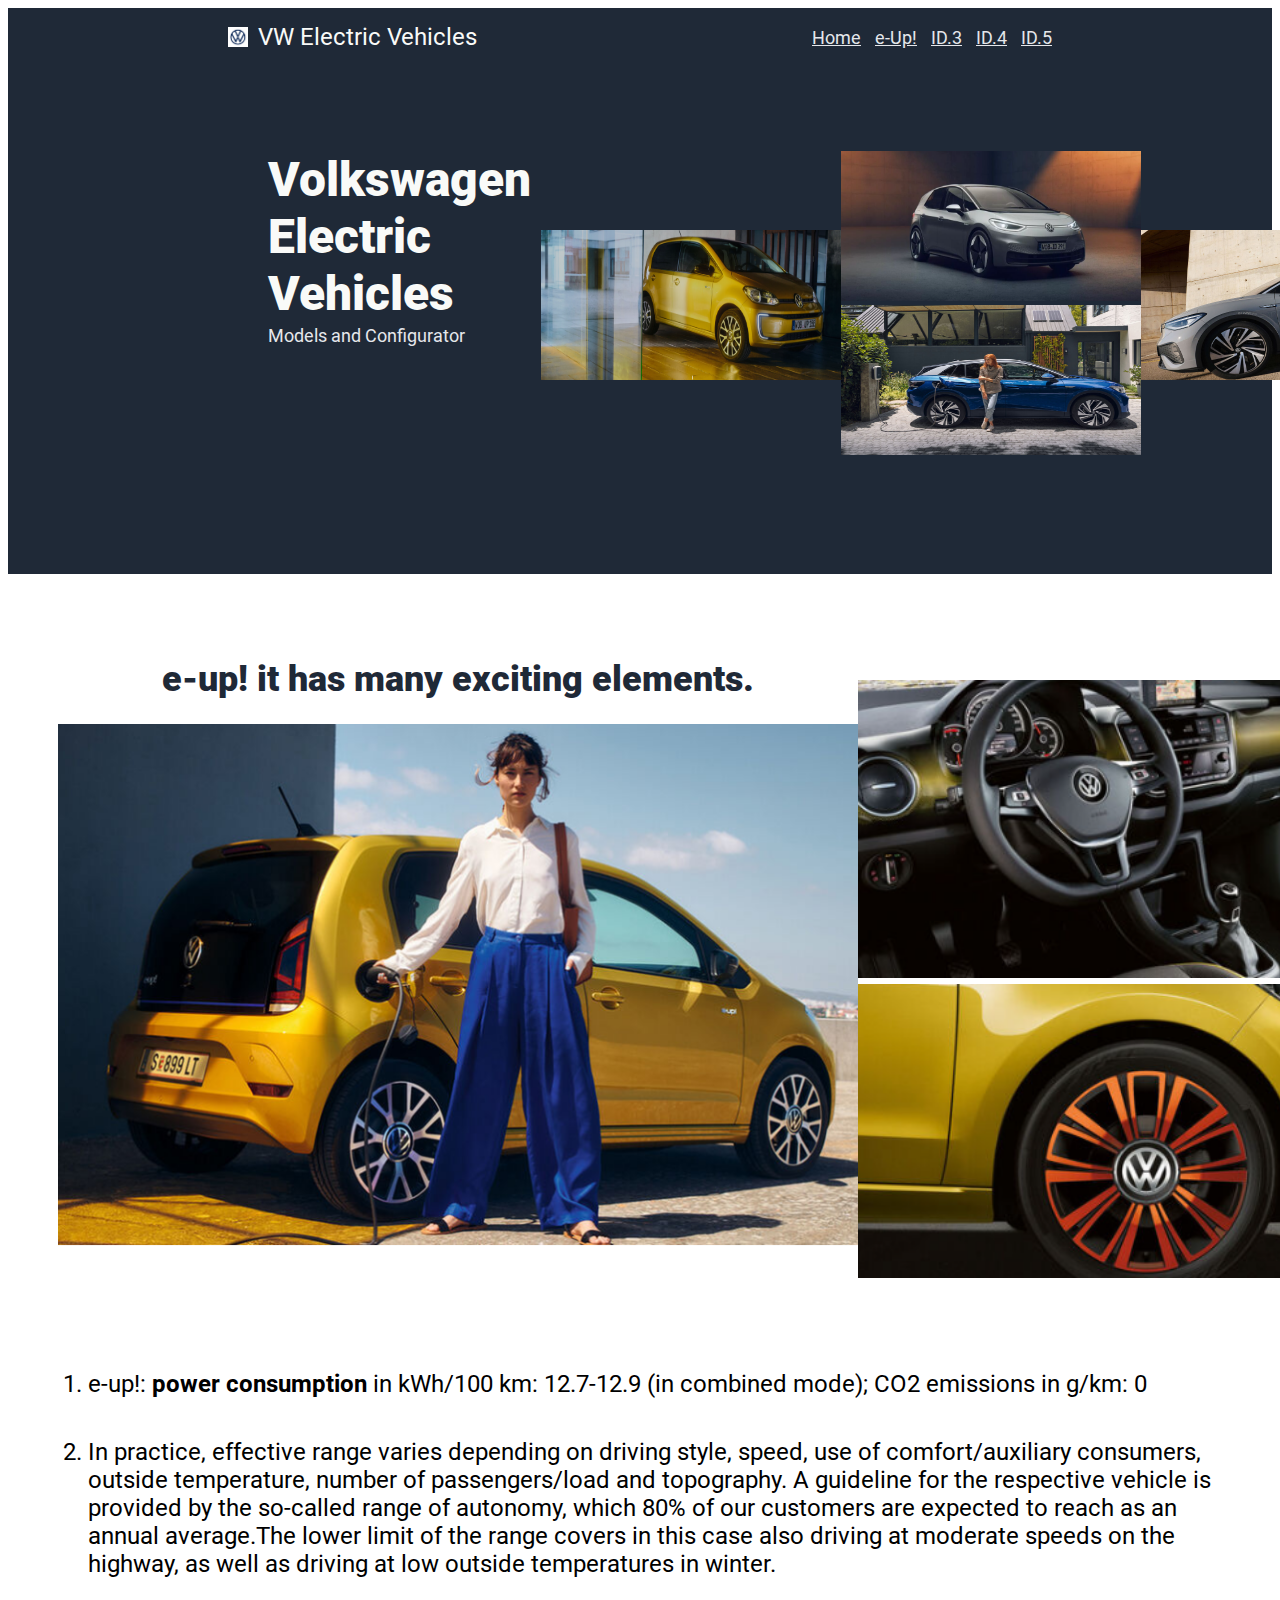
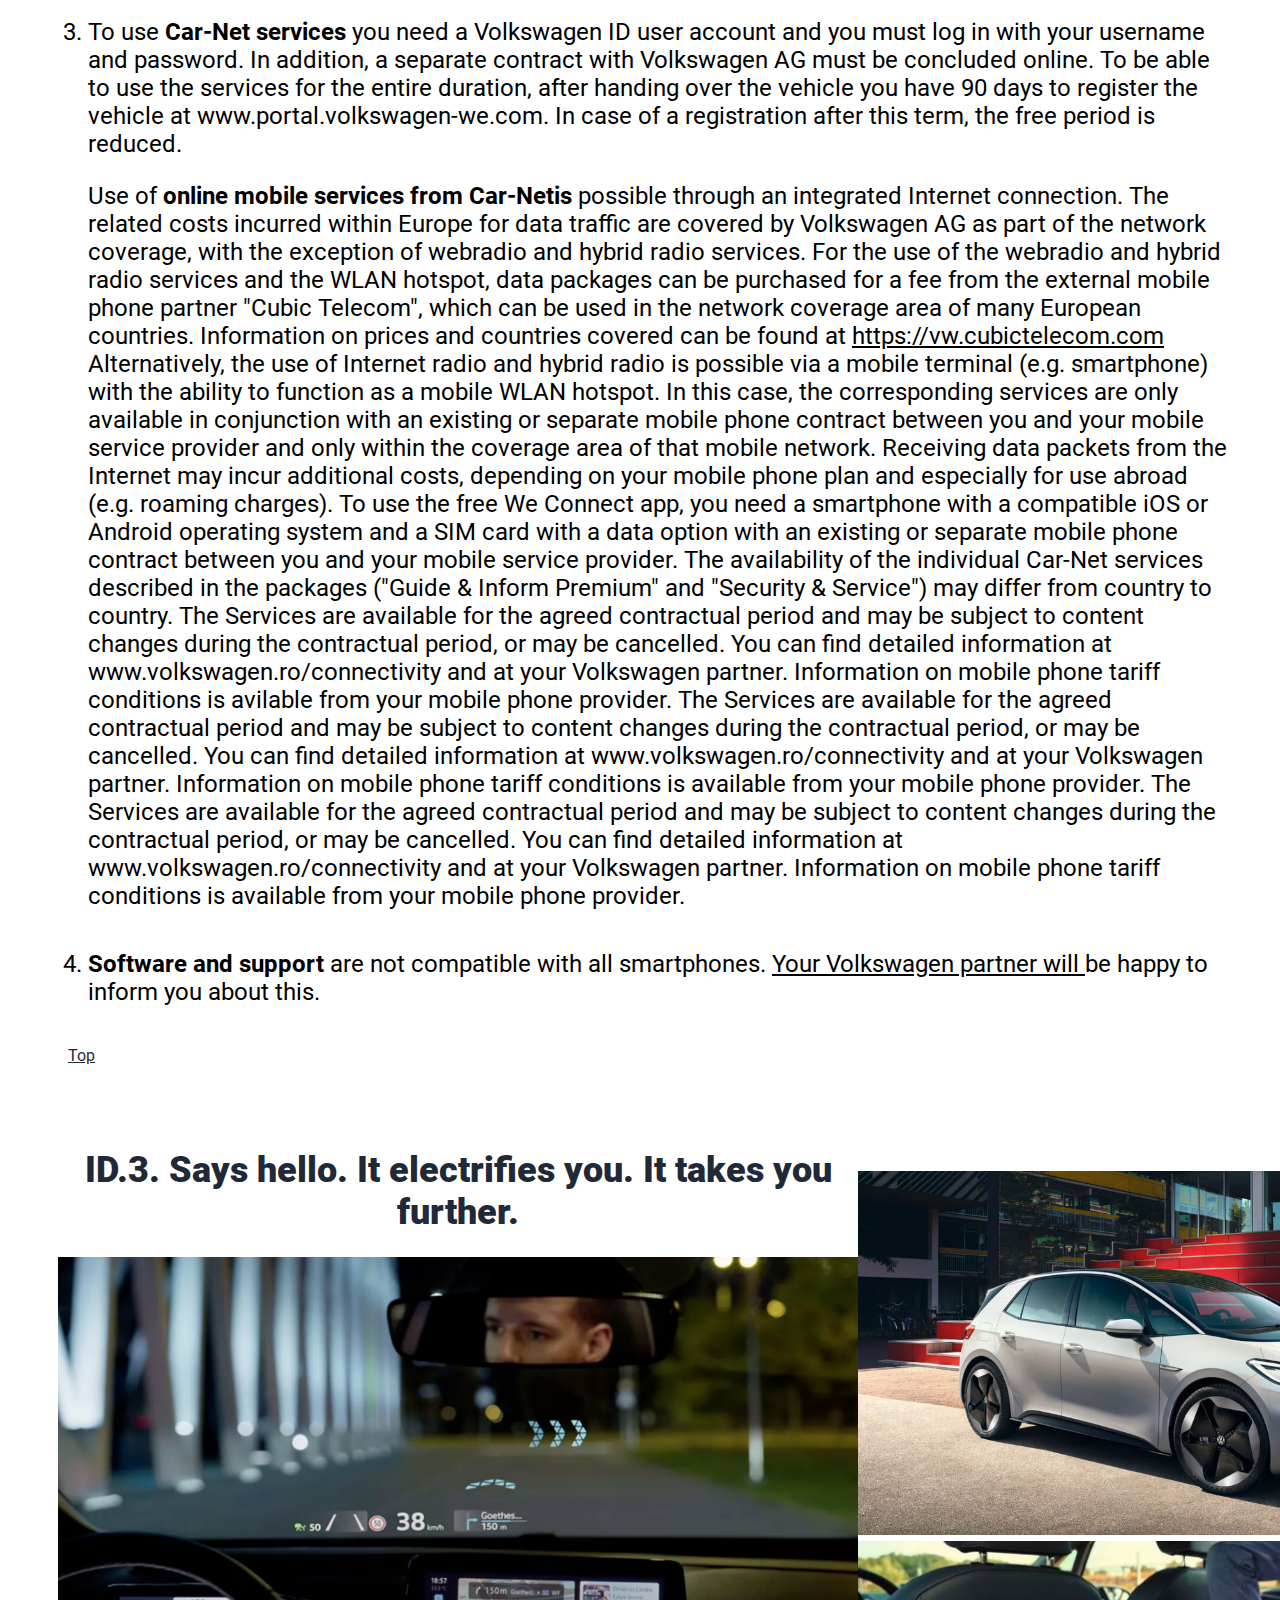
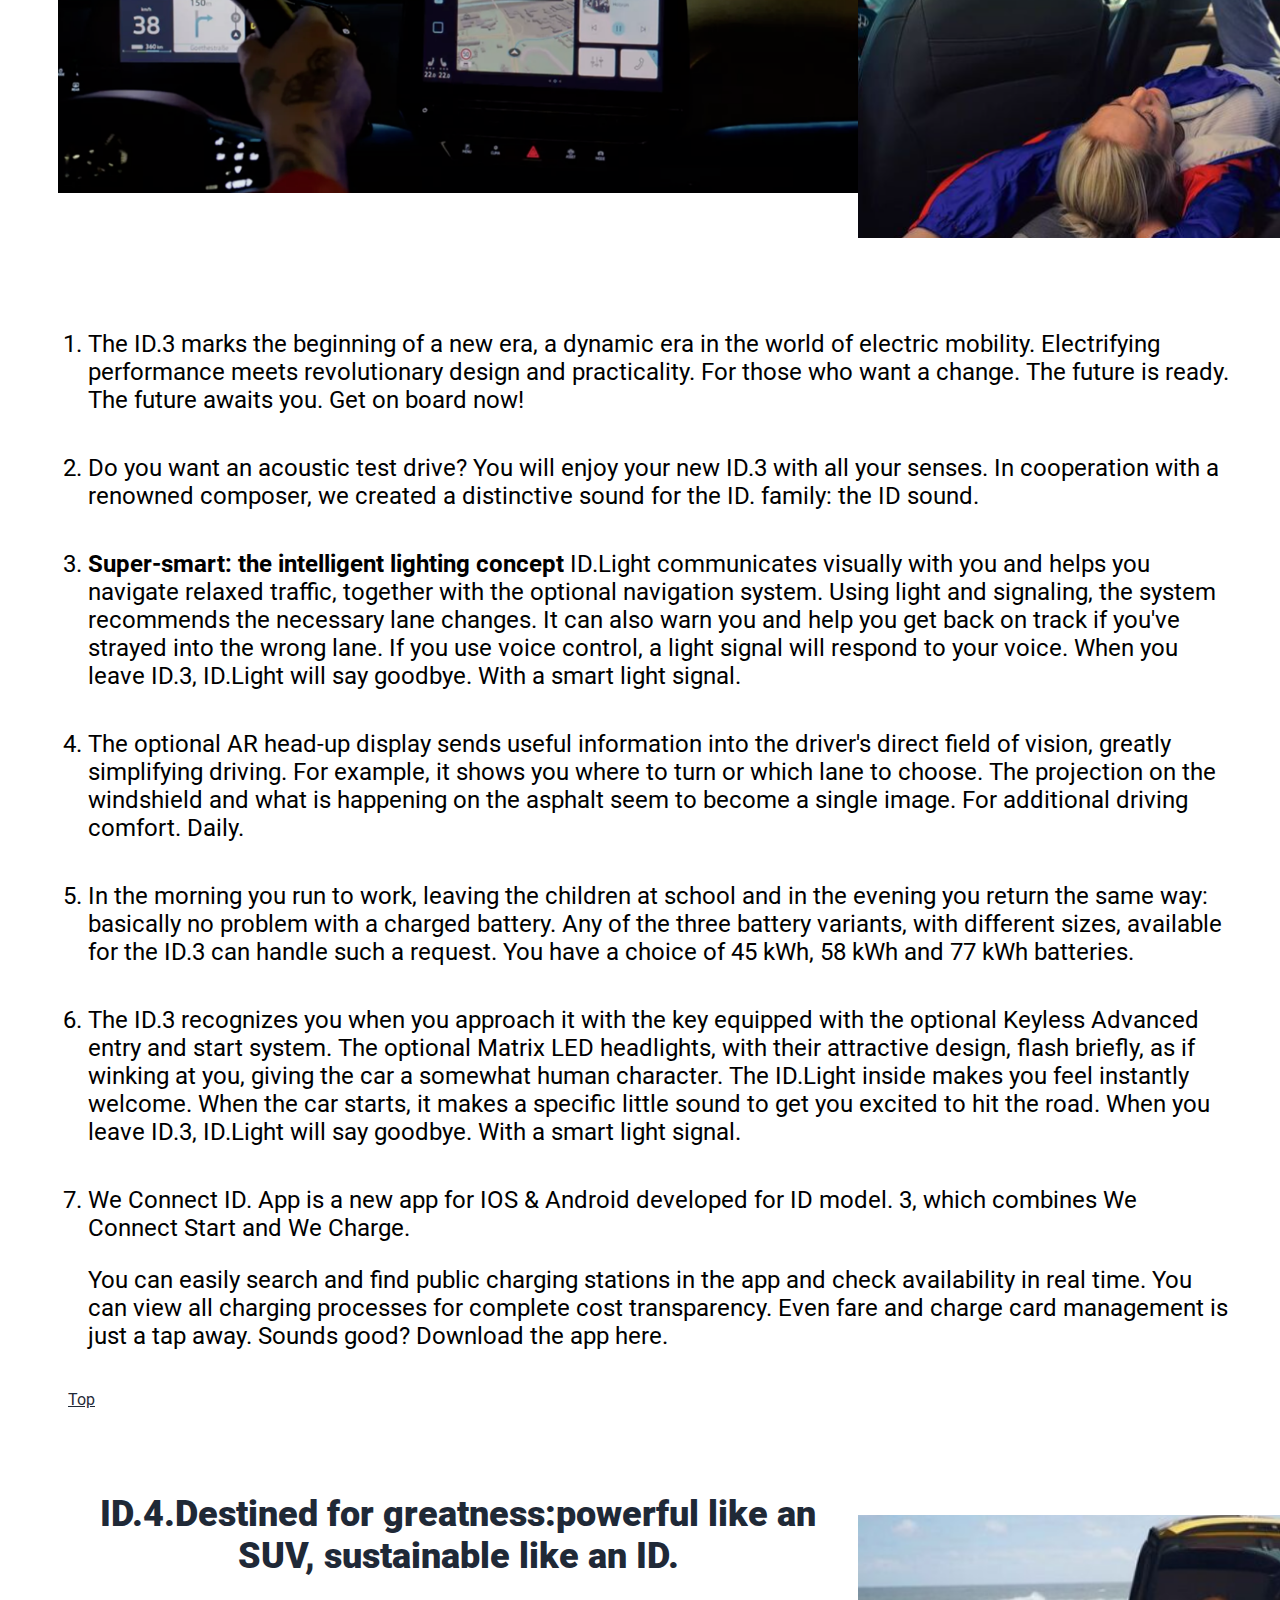
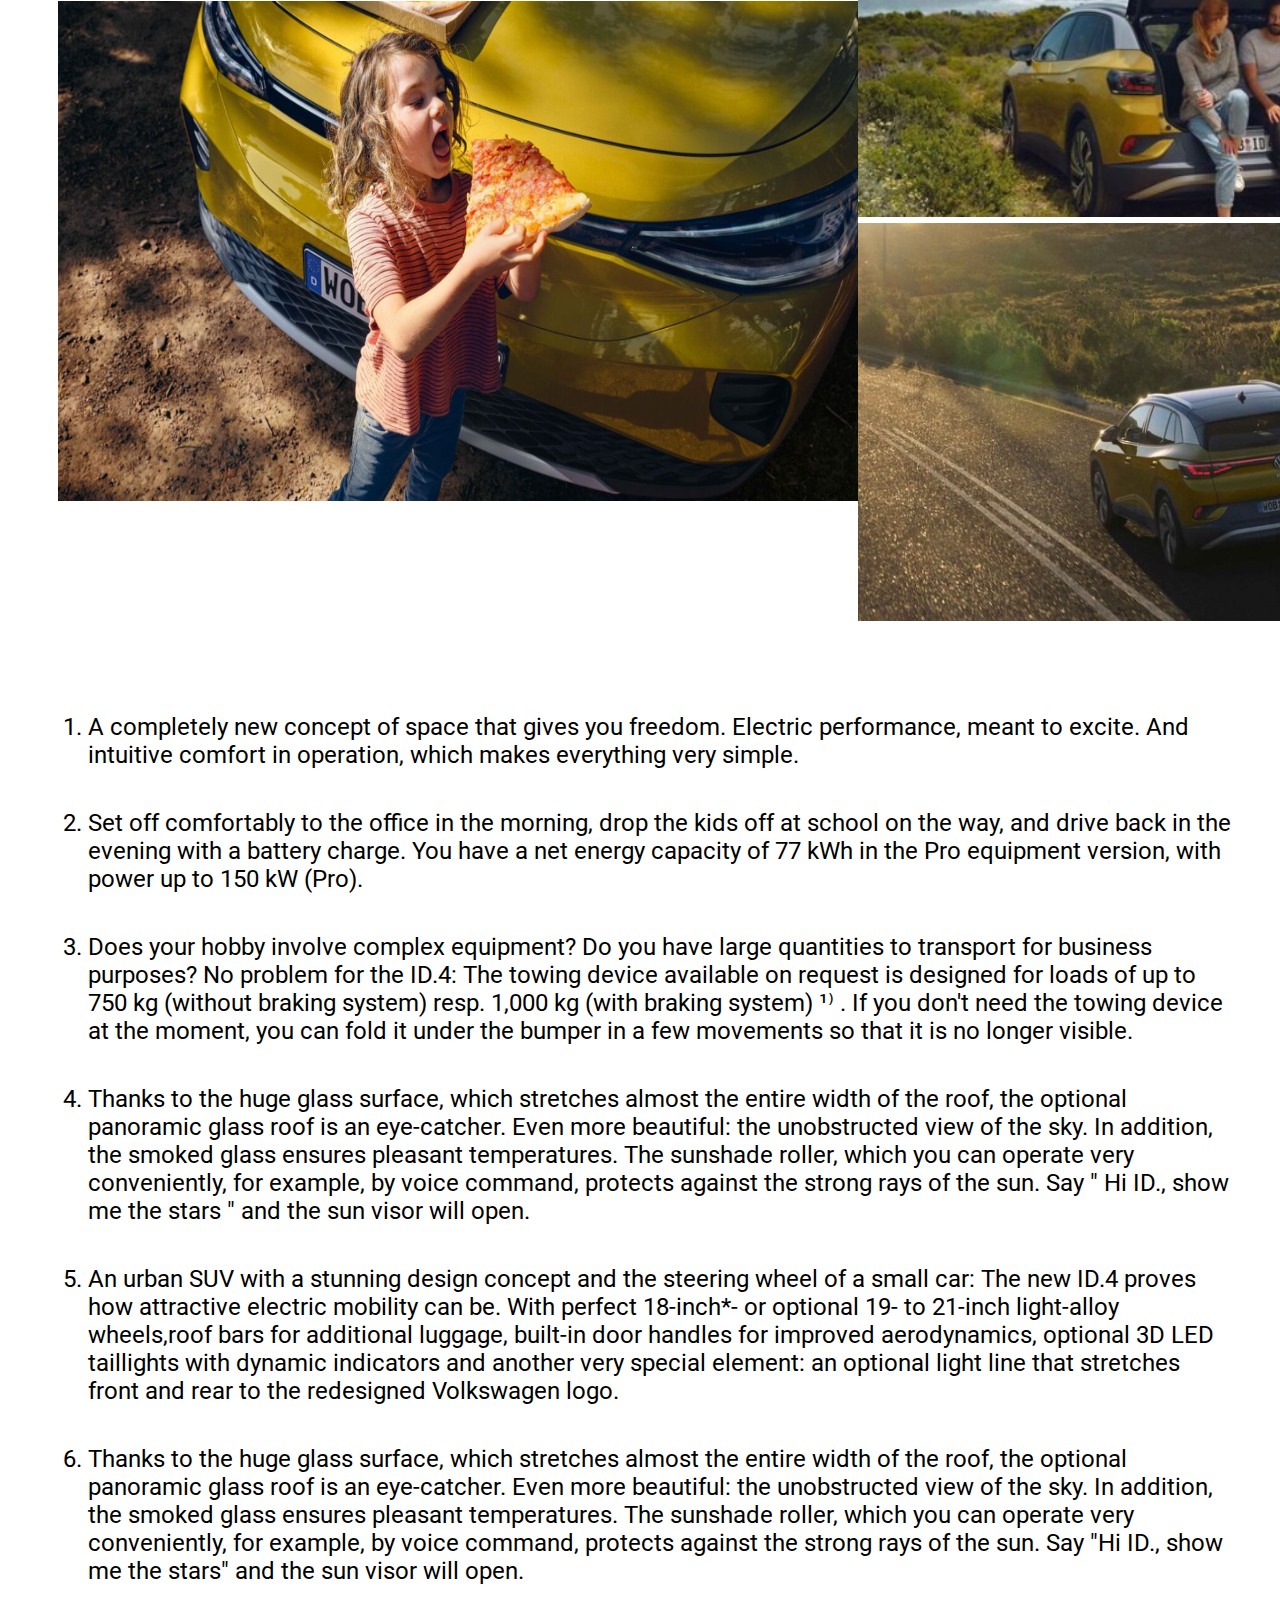
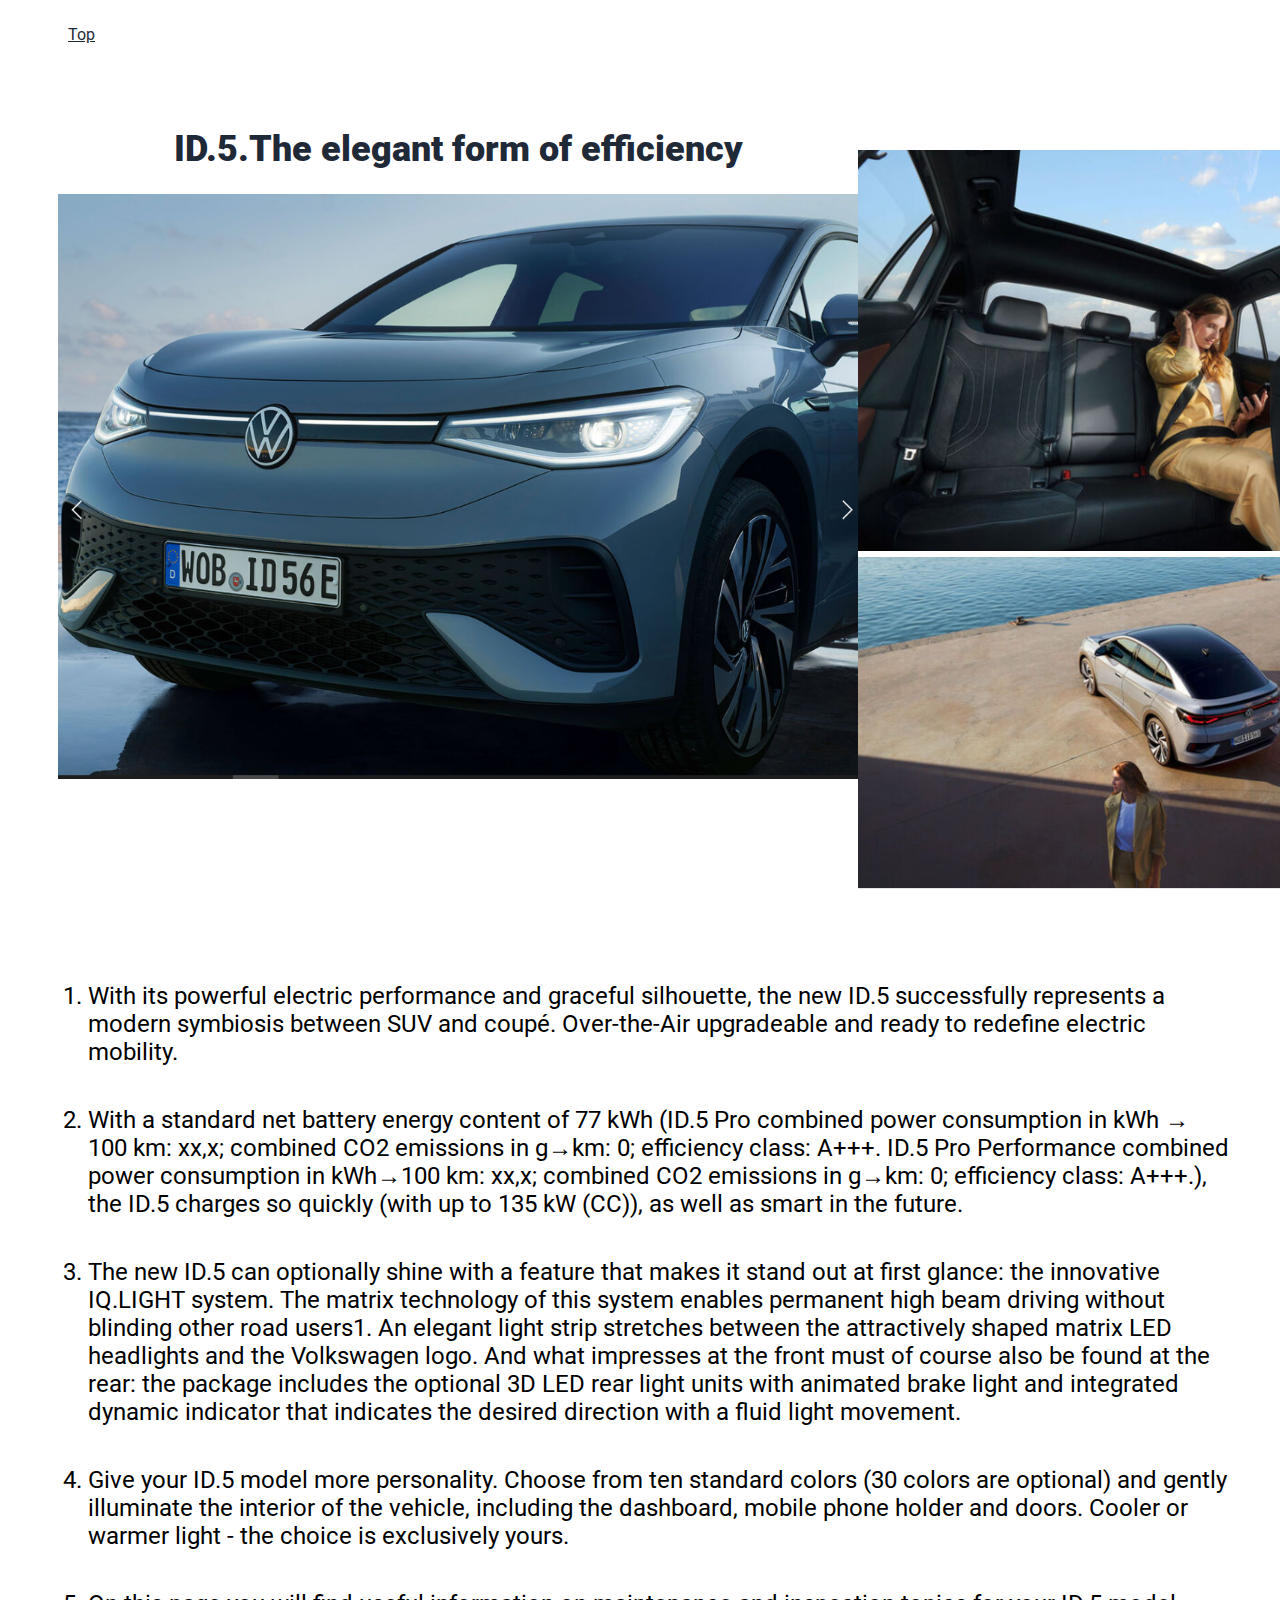
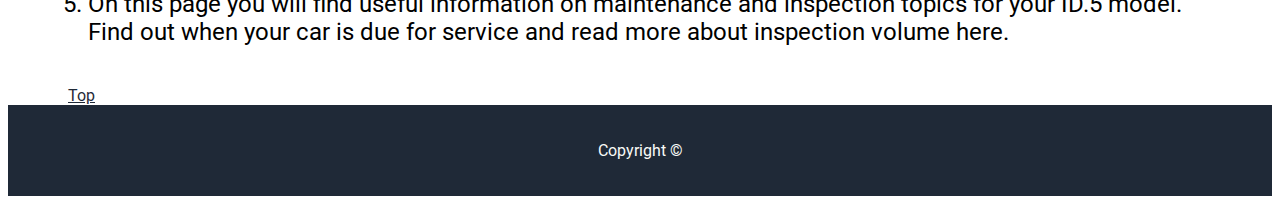
==== pages/vw-electric-vehicles.html @ 1db2dd3b "Final commit" ====
<!DOCTYPE html>
<html lang="en">

<head>
    <meta charset="UTF-8">
    <meta http-equiv="X-UA-Compatible" content="IE=edge">
    <meta name="viewport" content="width=device-width, initial-scale=1.0">
    <link rel="stylesheet" href="../style.css">
    <link rel="icon" href="../images/logo.png" type="image">
    <title>VW Electric Vehicles</title>
</head>

<body>
    <header>
        <section class="logo-and-links">
            <figure class="logo">
                <img src="../images/logo.png" alt="vw-logo" class="logo-img">
                <figcaption>VW Electric Vehicles</figcaption>
            </figure>
            <nav>
                <a href="../index.html" class="header-link">Home</a>
                <a href="#model-one" class="header-link">e-Up!</a>
                <a href="#model-two" class="header-link">ID.3</a>
                <a href="#model-three" class="header-link">ID.4</a>
                <a href="#model-four" class="header-link">ID.5</a>
            </nav>
        </section>
        <section class="header-description">
            <div class="header-text">
                <h1 class="main-text">Volkswagen Electric Vehicles</h1>
                <p class="secondary-text">Models and Configurator</p>
            </div>
            <div class="header-imgs">
                <img src="../images/first-car6.png" alt="VW e-up!" width="300px" height="150px" class="img1">
                <div class="pic">
                    <img src="../images/second-car1.png" alt="ID.3" width="300px" height="150px" class="img2">
                    <br>
                    <img src="../images/third-car2.png" alt="ID.4" width="300px" height="150px" class="img3">
                </div>
                <img src="../images/forth-car2.png" alt="Picure with ID.5" width="300px" height="150px" class="img4">
            </div>
        </section>
    </header>
    <main>
        <section class="model-car" id="model-one">
            <section class="model-section-one">
                <div class="car-one-title">
                    <h1 class="title-inf">e-up! it has many exciting elements.</h1>
                    <img src="../images/first-car1.png" alt="Picture with VW e-up!" width="800px">
                </div>
                <div class="car-one-imgs">
                    <img src="../images/first-car3.png" alt="Picture with VW e-up!" width="600px">
                    <img src="../images/first-car4.png" alt="Picture with VW e-up!" width="600px">
                </div>
            </section>
            <section class="model-section-two">
                <ol>
                    <li>e-up!: <strong>power consumption</strong> in kWh&sol;100 km: 12.7-12.9 (in combined mode); CO2
                        emissions in g&sol;km: 0
                    </li>
                    <li>In practice, effective range varies depending on driving style, speed, use of
                        comfort&sol;auxiliary consumers, outside temperature, number of passengers&sol;load and
                        topography. A guideline for the respective vehicle is provided by the so-called range of
                        autonomy, which 80% of our customers are expected to reach as an annual average.The lower limit
                        of the range covers in this case also driving at moderate speeds on the highway, as well as
                        driving at low outside temperatures in winter.
                    </li>
                    <li>
                        <p>To use <strong>Car-Net services</strong> you need a Volkswagen ID user account and you must
                            log in with your username and password. In addition, a separate contract with Volkswagen AG
                            must be concluded online. To be able to use the services for the entire duration, after
                            handing over the vehicle you have 90 days to register the vehicle at
                            www.portal.volkswagen-we.com. In case of a registration after this term, the free period is
                            reduced.
                        </p>
                        <p>Use of <strong>online mobile services from Car-Netis</strong> possible through an integrated
                            Internet connection. The related costs incurred within Europe for data traffic are covered
                            by Volkswagen AG as part of the network coverage, with the exception of webradio and hybrid
                            radio services. For the use of the webradio and hybrid radio services and the WLAN hotspot,
                            data packages can be purchased for a fee from the external mobile phone partner "Cubic
                            Telecom", which can be used in the network coverage area of ​​many European countries.
                            Information on prices and countries covered can be found at
                            <a href="https://vw.cubictelecom.com" target="_blank" class="model-link">
                                https://vw.cubictelecom.com
                            </a>
                            Alternatively, the use of Internet radio and hybrid radio is possible via a mobile terminal
                            (e.g. smartphone) with the ability to function as a mobile WLAN hotspot. In this case, the
                            corresponding services are only available in conjunction with an existing or separate mobile
                            phone contract between you and your mobile service provider and only within the coverage
                            area of ​​that mobile network. Receiving data packets from the Internet may incur additional
                            costs, depending on your mobile phone plan and especially for use abroad (e.g. roaming
                            charges). To use the free We Connect app, you need a smartphone with a compatible iOS or
                            Android operating system and a SIM card with a data option with an existing or separate
                            mobile phone contract between you and your mobile service provider. The availability
                            of the individual Car-Net services described in the packages ("Guide & Inform Premium" and
                            "Security & Service") may differ from country to country. The Services are available for the
                            agreed contractual period and may be subject to content changes during the contractual
                            period, or may be cancelled. You can find detailed information at
                            www.volkswagen.ro/connectivity and at your Volkswagen partner. Information on mobile phone
                            tariff conditions is avilable from your mobile phone provider. The Services are available
                            for the agreed contractual period and may be subject to content changes during the
                            contractual period, or may be cancelled. You can find detailed information at
                            www.volkswagen.ro/connectivity and at your Volkswagen partner. Information on mobile phone
                            tariff conditions is available from your mobile phone provider. The Services are available
                            for the agreed contractual period and may be subject to content changes during the
                            contractual period, or may be cancelled. You can find detailed information at
                            www.volkswagen.ro/connectivity and at your Volkswagen partner. Information on mobile phone
                            tariff conditions is available from your mobile phone provider.
                        </p>
                    </li>
                    <li> <strong>Software and support</strong> are not compatible with all smartphones.
                        <a href="https://www.volkswagen.ro/distribuitor-volkswagen" target="_blank" class="model-link">
                            Your Volkswagen partner will
                        </a>
                        be happy to inform you about this.
                    </li>
                </ol>
            </section>
        </section>
        <a href="#top" class="top-link">Top</a>
        <section class="model-car" id="model-two">
            <section class="model-section-one">
                <div class="car-one-title">
                    <h1 class="title-inf">
                        ID.3. Says hello. It electrifies you. It takes you further.
                    </h1>
                    <img src="../images/second-car2.png" alt="Picture with VW ID.3" width="800px">
                </div>
                <div class="car-one-imgs">
                    <img src="../images/second-car3.png" alt="Picture with VW ID.3" width="600px">
                    <img src="../images/second-car4.png" alt="Picture with VW ID.3" width="600px">
                </div>
            </section>
            <section class="model-section-two">
                <ol>
                    <li>The ID.3 marks the beginning of a new era, a dynamic era in the world of electric mobility.
                        Electrifying performance meets revolutionary design and practicality. For those who want a
                        change. The future is ready. The future awaits you. Get on board now!
                    </li>
                    <li>Do you want an acoustic test drive? You will enjoy your new ID.3 with all your senses. In
                        cooperation with a renowned composer, we created a distinctive sound for the ID. family: the ID
                        sound.
                    </li>
                    <li><strong>Super-smart: the intelligent lighting concept</strong>
                        ID.Light communicates visually with you and helps you navigate relaxed traffic, together with
                        the optional navigation system. Using light and signaling, the system recommends the necessary
                        lane changes. It can also warn you and help you get back on track if you've strayed into the
                        wrong lane. If you use voice control, a light signal will respond to your voice. When you leave
                        ID.3, ID.Light will say goodbye. With a smart light signal.
                    </li>
                    <li>The optional AR head-up display sends useful information into the driver's direct field of
                        vision, greatly simplifying driving. For example, it shows you where to turn or which lane to
                        choose. The projection on the windshield and what is happening on the asphalt seem to become a
                        single image. For additional driving comfort. Daily.
                    </li>
                    <li>In the morning you run to work, leaving the children at school and in the evening you return the
                        same way: basically no problem with a charged battery. Any of the three battery variants, with
                        different sizes, available for the ID.3 can handle such a request. You have a choice of 45 kWh,
                        58 kWh and 77 kWh batteries.
                    </li>
                    <li>The ID.3 recognizes you when you approach it with the key equipped with the optional Keyless
                        Advanced entry and start system. The optional Matrix LED headlights, with their attractive
                        design, flash briefly, as if winking at you, giving the car a somewhat human character. The
                        ID.Light inside makes you feel instantly welcome. When the car starts, it makes a specific
                        little sound to get you excited to hit the road. When you leave ID.3, ID.Light will say goodbye.
                        With a smart light signal.
                    </li>
                    <li>
                        <p>We Connect ID. App is a new app for IOS & Android developed for ID model. 3, which combines
                            We Connect Start and We Charge.
                        </p>
                        <p>You can easily search and find public charging stations in the app and check availability in
                            real time. You can view all charging processes for complete cost transparency. Even fare and
                            charge card management is just a tap away. Sounds good? Download the app here.
                        </p>
                    </li>
                </ol>
            </section>
        </section>
        <a href="#top" class="top-link">Top</a>
        <section class="model-car" id="model-three">
            <section class="model-section-one">
                <div class="car-one-title">
                    <h1 class="title-inf">
                        ID.4.Destined for greatness:powerful like an SUV, sustainable like an ID.
                    </h1>
                    <img src="../images/third-car3.png" alt="Picture with VW ID.4" width="800px" height="500px">
                </div>
                <div class="car-one-imgs">
                    <img src="../images/third-car4.png" alt="Picture with VW ID.4" width="600px">
                    <img src="../images/third-car5.png" alt="Picture with VW ID.4" width="600px">
                </div>
            </section>

            <section class="model-section-two">
                <ol>
                    <li>A completely new concept of space that gives you freedom. Electric performance, meant to excite.
                        And intuitive comfort in operation, which makes everything very simple.
                    </li>
                    <li>Set off comfortably to the office in the morning, drop the kids off at school on the way, and
                        drive back in the evening with a battery charge. You have a net energy capacity of 77 kWh in the
                        Pro equipment version, with power up to 150 kW (Pro).
                    </li>
                    <li>Does your hobby involve complex equipment? Do you have large quantities to transport for
                        business purposes? No problem for the ID.4: The towing device available on request is designed
                        for loads of up to 750 kg (without braking system) resp. 1,000 kg (with braking system) ¹⁾ . If
                        you don't need the towing device at the moment, you can fold it under the
                        bumper in a few movements so that it is no longer visible.
                    </li>
                    <li>Thanks to the huge glass surface, which stretches almost the entire width of the roof, the
                        optional panoramic glass roof is an eye-catcher. Even more beautiful: the unobstructed view of
                        the sky. In addition, the smoked glass ensures pleasant temperatures. The sunshade roller, which
                        you can operate very conveniently, for example, by voice command, protects against the strong
                        rays of the sun. Say &Prime; Hi ID., show me the stars &Prime; and the sun visor will open.
                    </li>
                    <li>An urban SUV with a stunning design concept and the steering wheel of a small car: The new ID.4
                        proves how attractive electric mobility can be. With perfect 18-inch*- or optional 19- to
                        21-inch light-alloy wheels,roof bars for additional luggage, built-in door handles for improved
                        aerodynamics, optional 3D LED taillights with dynamic indicators and another very special
                        element: an optional light line that stretches front and rear to the redesigned Volkswagen logo.
                    <li>Thanks to the huge glass surface, which stretches almost the entire width of the roof, the
                        optional panoramic glass roof is an eye-catcher. Even more beautiful: the unobstructed view of
                        the sky. In addition, the smoked glass ensures pleasant temperatures. The sunshade roller, which
                        you can operate very conveniently, for example, by voice command, protects against the strong
                        rays of the sun. Say &Prime;Hi ID., show me the stars&Prime; and the sun visor will open.
                    </li>
                </ol>
            </section>
        </section>
        <a href="#top" class="top-link">Top</a>
        <section class="model-car" id="model-four">
            <section class="model-section-one">
                <div class="car-one-title">
                    <h1 class="title-inf">
                        ID.5.The elegant form of efficiency
                    </h1>
                    <img src="../images/forth-car3.png" alt="Picture with VW ID.3" width="800px">
                </div>
                <div class="car-one-imgs">
                    <img src="../images/forth-car4.png" alt="Picture with VW ID.3" width="600px">
                    <img src="../images/forth-car5.png" alt="Picture with VW ID.3" width="600px">
                </div>
            </section>
            <section class="model-section-two">
                <ol>
                    <li>With its powerful electric performance and graceful silhouette, the new ID.5 successfully
                        represents a modern symbiosis between SUV and coupé. Over-the-Air upgradeable and ready to
                        redefine electric mobility.
                    </li>
                    <li>With a standard net battery energy content of 77 kWh (ID.5 Pro combined power consumption in
                        kWh &rarr; 100 km: xx,x; combined CO2 emissions in g&rarr;km: 0; efficiency class: A+++. ID.5
                        Pro Performance combined power consumption in kWh&rarr;100 km: xx,x; combined CO2 emissions in
                        g&rarr;km: 0; efficiency class: A+++.), the ID.5 charges so quickly (with up to 135 kW (CC)), as
                        well as smart in the future.
                    </li>
                    <li>The new ID.5 can optionally shine with a feature that makes it stand out at first glance: the
                        innovative IQ.LIGHT system. The matrix technology of this system enables permanent high beam
                        driving without blinding other road users1. An elegant light strip stretches between the
                        attractively shaped matrix LED headlights and the Volkswagen logo. And what impresses at the
                        front must of course also be found at the rear: the package includes the optional 3D LED rear
                        light units with animated brake light and integrated dynamic indicator that indicates the
                        desired direction with a fluid light movement.
                    </li>
                    <li>Give your ID.5 model more personality. Choose from ten standard colors (30 colors are optional)
                        and gently illuminate the interior of the vehicle, including the dashboard, mobile phone holder
                        and doors. Cooler or warmer light - the choice is exclusively yours.
                    </li>
                    <li>
                        On this page you will find useful information on maintenance and inspection topics for your ID.5
                        model. Find out when your car is due for service and read more about inspection volume here.
                    </li>
                </ol>
            </section>
        </section>
        <a href="#top" class="top-link">Top</a>
    </main>
    <footer>
        <p>Copyright &#169</p>
    </footer>
</body>

</html>
---- style.css ----
@font-face {
  font-family: "Roboto";
  src: url(./roboto-font/Roboto-Black.ttf) format(truetype);
  font-weight: 900;
}
@font-face {
  font-family: "Roboto";
  src: url(./roboto-font/Roboto-BlackItalic.ttf) format(truetype);
  font-weight: 900;
  font-style: italic;
}
@font-face {
  font-family: "Roboto";
  src: url(./roboto-font/Roboto-Bold.ttf) format(truetype);
  font-weight: 700;
}
@font-face {
  font-family: "Roboto";
  src: url(./roboto-font/Roboto-BoldItalic.ttf) format(truetype);
  font-weight: 700;
  font-style: italic;
}
@font-face {
  font-family: "Roboto";
  src: url(./roboto-font/Roboto-Medium.ttf) format(truetype);
  font-weight: 500;
}
@font-face {
  font-family: "Roboto";
  src: url(./roboto-font/Roboto-MediumItalic.ttf) format(truetype);
  font-weight: 500;
  font-style: italic;
}
@font-face {
  font-family: "Roboto";
  src: url(./roboto-font/Roboto-Regular.ttf) format(truetype);
}
@font-face {
  font-family: "Roboto";
  src: url(./roboto-font/Roboto-Light.ttf) format(truetype);
  font-weight: 300;
}
@font-face {
  font-family: "Roboto";
  src: url(./roboto-font/Roboto-LightItalic.ttf) format(truetype);
  font-weight: 300;
  font-style: italic;
}
@font-face {
  font-family: "Roboto";
  src: url(./roboto-font/Roboto-Thin.ttf) format(truetype);
  font-weight: 100;
}
@font-face {
  font-family: "Roboto";
  src: url(./roboto-font/Roboto-ThinItalic.ttf) format(truetype);
  font-weight: 100;
  font-style: italic;
}
* {
  font-family: "Roboto", sans-serif;
}
header {
  background-color: #1f2937;
  padding: 15px 120px;
  border: none;
  display: flex;
  flex-direction: column;
}
.logo-and-links {
  display: flex;
  justify-content: space-between;
  align-items: center;
  margin-left: 100px;
  margin-right: 100px;
}
.header-link {
  font-size: 18px;
  color: #e5e7eb;
  margin-left: 10px;
}
.logo-img {
  width: 20px;
  height: 20px;
  margin-right: 10px;
}
.logo {
  display: flex;
  align-items: center;
  font-size: 24px;
  margin: 0;
  color: #f9faf8;
}
.header-description {
  border: none;
  display: flex;
  justify-content: space-between;
  align-items: flex-start;
  padding: 100px;
}
.header-text {
  margin-left: 40px;
  padding-right: 10px;
}
.main-text {
  margin: 0;
  font-size: 48px;
  font-weight: 900;
  color: #f9faf8;
}
.secondary-text {
  margin: 3px 0px;
  font-size: 18px;
  color: #e5e7eb;
}
.header-btn {
  background-color: #3882f6;
  border-radius: 5px;
  border-color: #3882f6;
  color: #f9faf8;
  font-size: 12px;
  cursor: pointer;
  width: 90px;
  height: 25px;
  margin-top: 5px;
  font-weight: 500;
}
.title-inf {
  text-align: center;
  font-weight: 900;
  font-size: 36px;
  color: #1f2937;
}
.cars {
  display: flex;
  margin: 0px 280px;
  justify-content: space-between;
}
.car {
  margin: 0px;
  margin-bottom: 100px;
  width: 200px;
  height: 200px;
}
.car-img {
  border: solid 2px #3882f6;
  border-radius: 10%;
  width: 200px;
  height: 150px;
}
dt {
  font-weight: 700;
  font-size: 12px;
}
dd {
  font-size: 12px;
  font-weight: 400;
}
.quote {
  background-color: #e5e7eb;
  color: #1f2937;
  padding: 100px 250px;
  margin: 0px;
}
blockquote {
  font-size: 36px;
  font-weight: 300;
  font-style: italic;
}
.quote-author {
  text-align: right;
  padding-right: 40px;
  font-size: 20px;
  font-weight: 700;
  margin-right: 40px;
}
.action {
  margin: 80px 200px;
  background-color: #3882f6;
  color: #f9faf8;
  padding: 30px 140px;
  border-radius: 5px;
  display: flex;
  align-items: center;
}
.action-info {
  align-self: flex-start;
}
.action-btn {
  background-color: #3882f6;
  border: solid 2px #e5e7eb;
  color: #f9faf8;
  cursor: pointer;
  border-radius: 5px;
  width: 150px;
  height: 25px;
  margin-top: 5px;
  font-size: 12px;
  font-weight: 700;
  margin-left: 80px;
}
footer {
  background-color: #1f2937;
  text-align: center;
  color: #f9faf8;
  padding: 20px;
  font-weight: 400;
}
.header-imgs {
  display: flex;
}
.img1 {
  align-self: center;
}
.img4 {
  align-self: center;
}
.model-car {
  font-size: 24px;
}
.model-section-one {
  margin-top: 60px;
  margin-left: 50px;
  display: flex;
}
.car-one-imgs {
  margin: 46px 0px;
}
.model-link {
  color: black;
}
li {
  margin: 40px;
}
.top-link {
  color: #1f2937;
  margin: 60px;
}
.description-inf {
  font-size: 20px;
}
.charges {
  margin: 50px 200px;
  font-size: 12px;
  display: flex;
  justify-content: space-between;
}
.charge {
  padding: 10px 20px;
  border: solid 2px #3882f6;
  border-radius: 10px;
}
.charge-inf {
  margin-bottom: 50px;
}
.charge-app {
  margin-left: 50px;
  margin-right: 50px;
  display: flex;
}
.env-inf {
  margin: 100px;
  font-size: 24px;
}
label,
input,
textarea {
  margin-left: 80px;
}
#checkbox {
  margin-left: 0px;
}
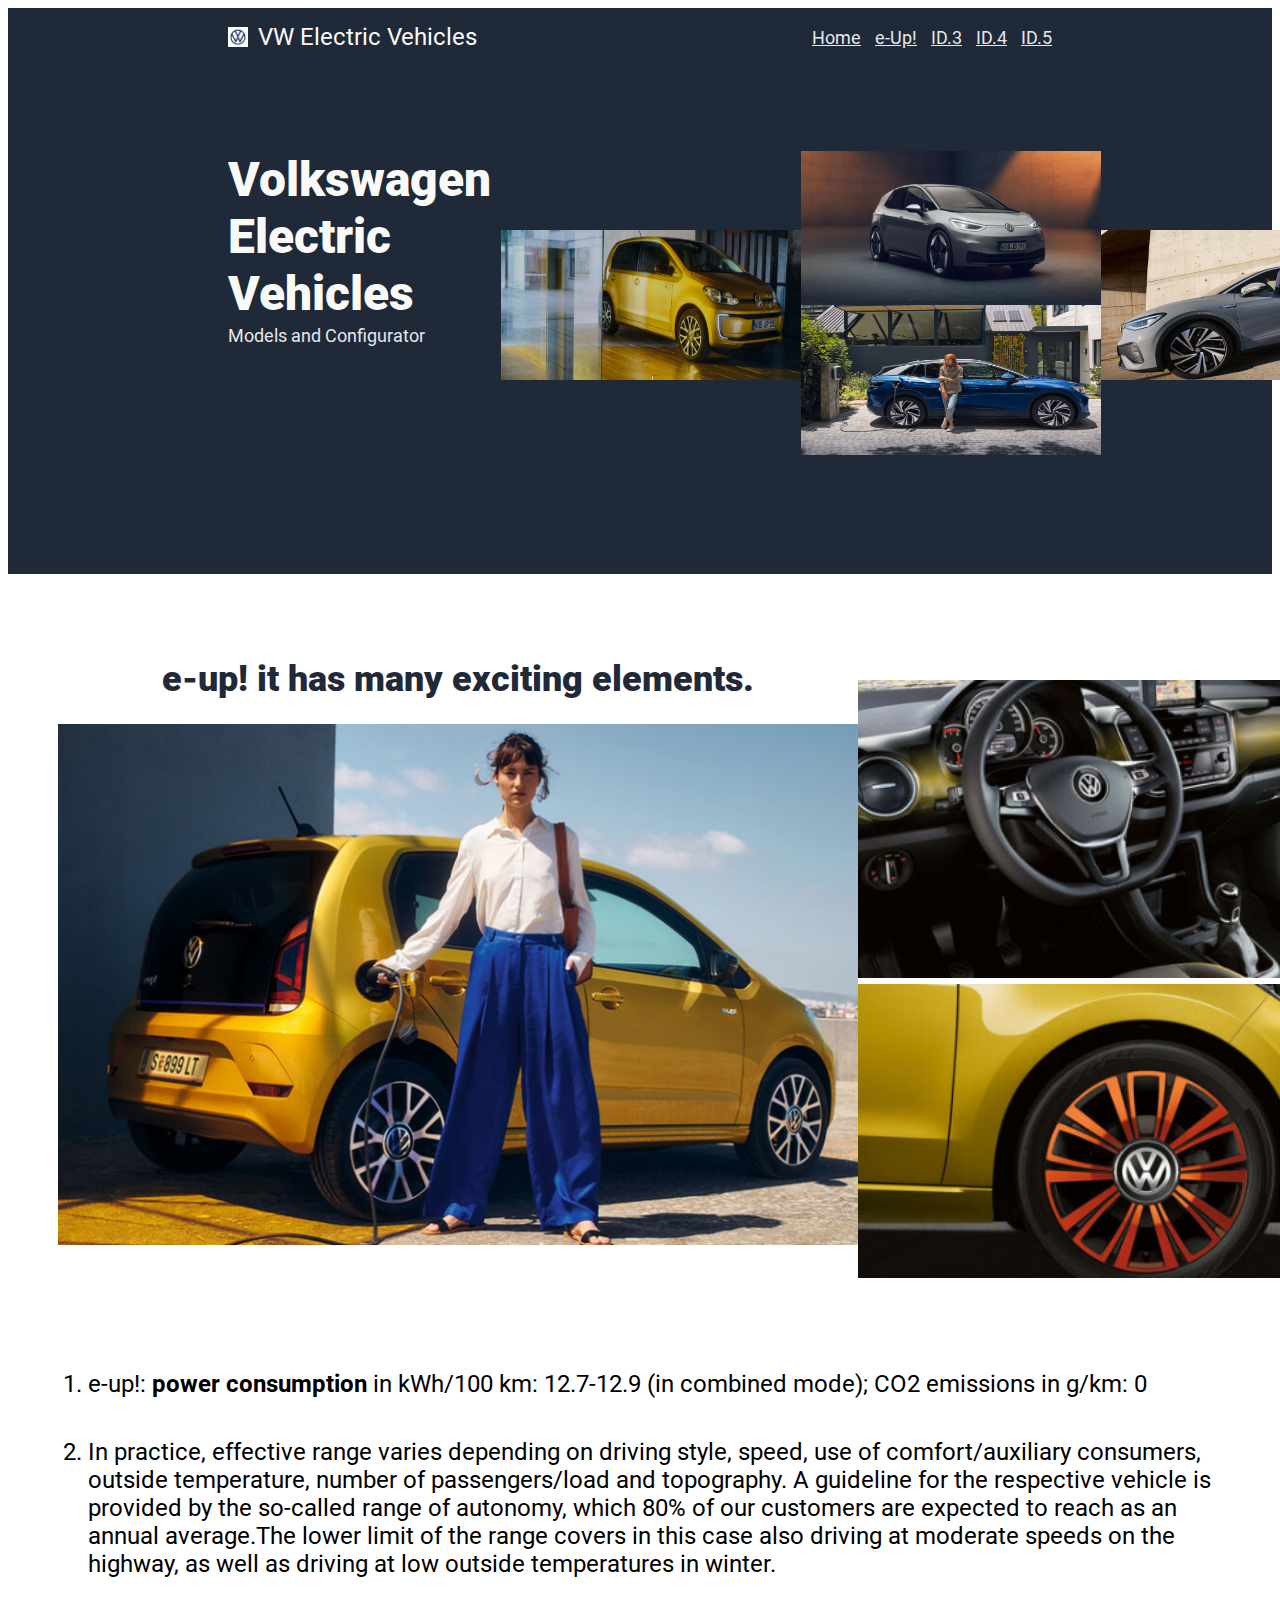
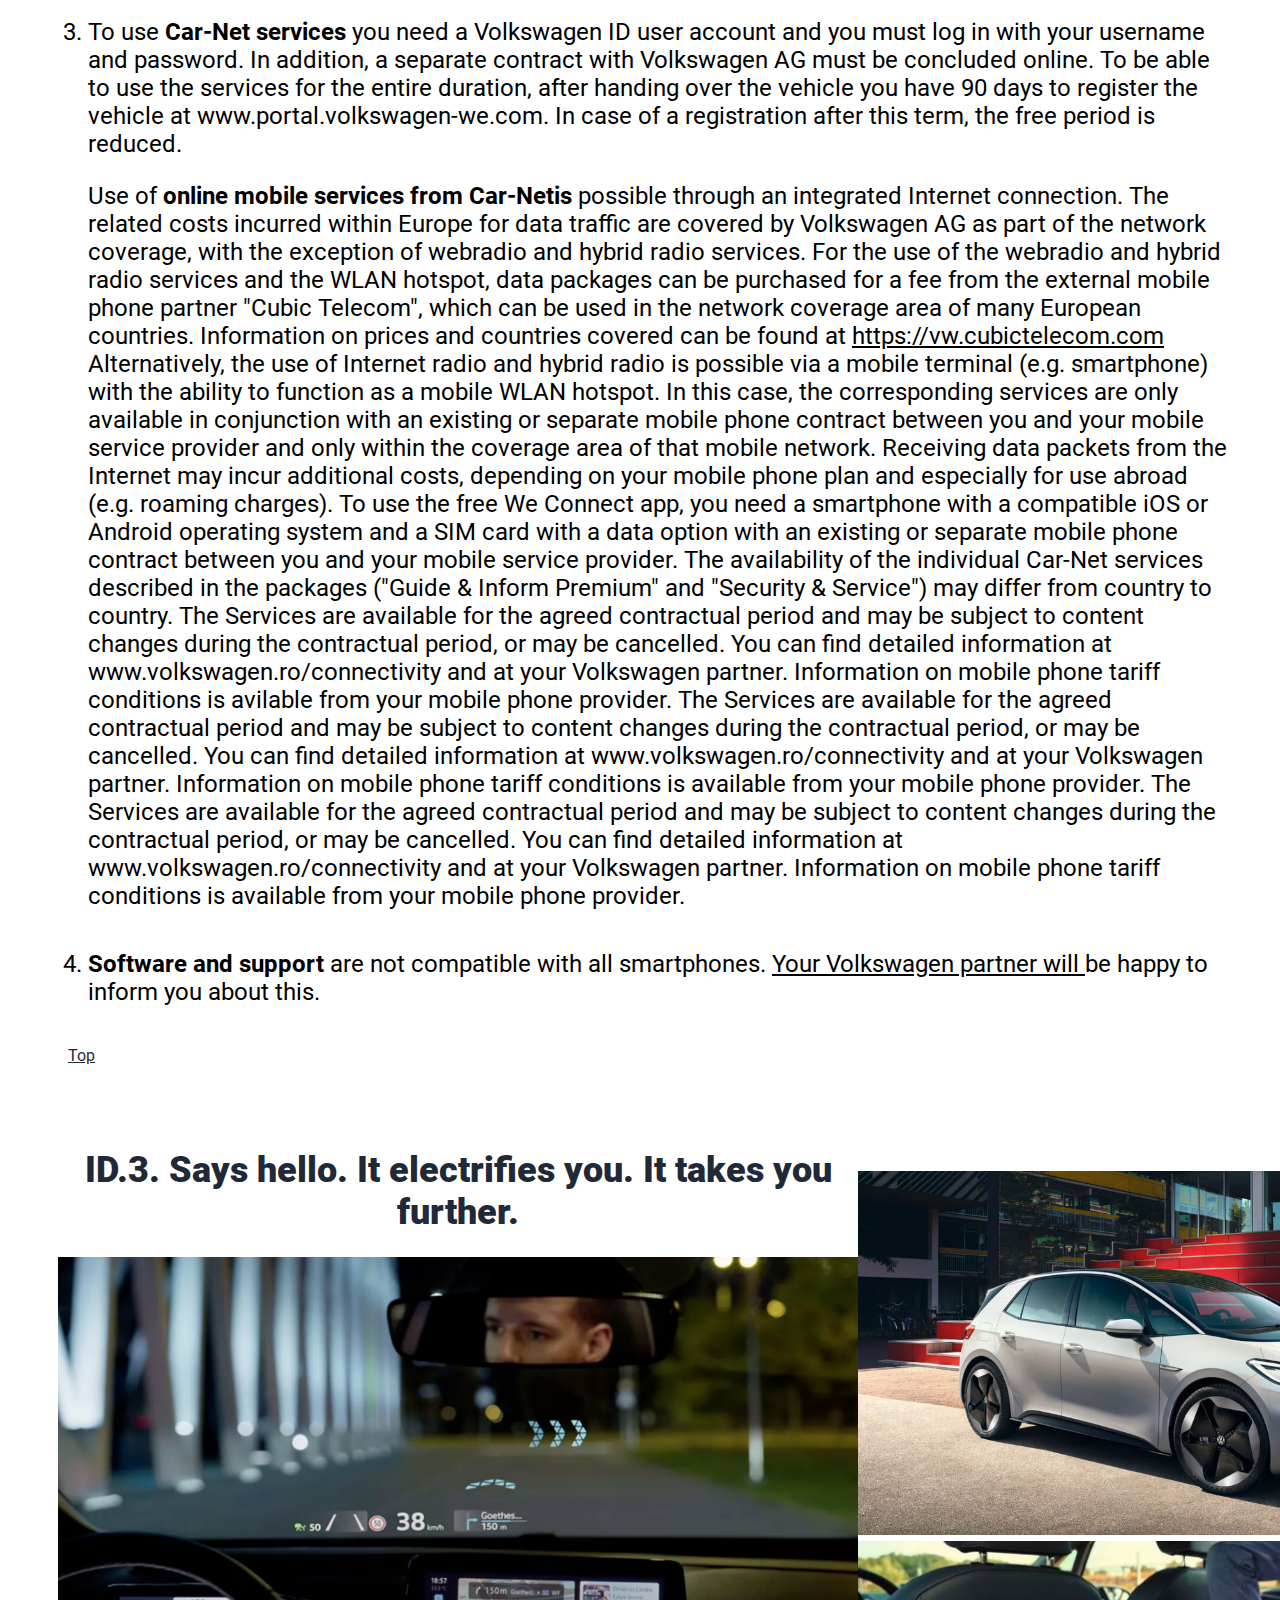
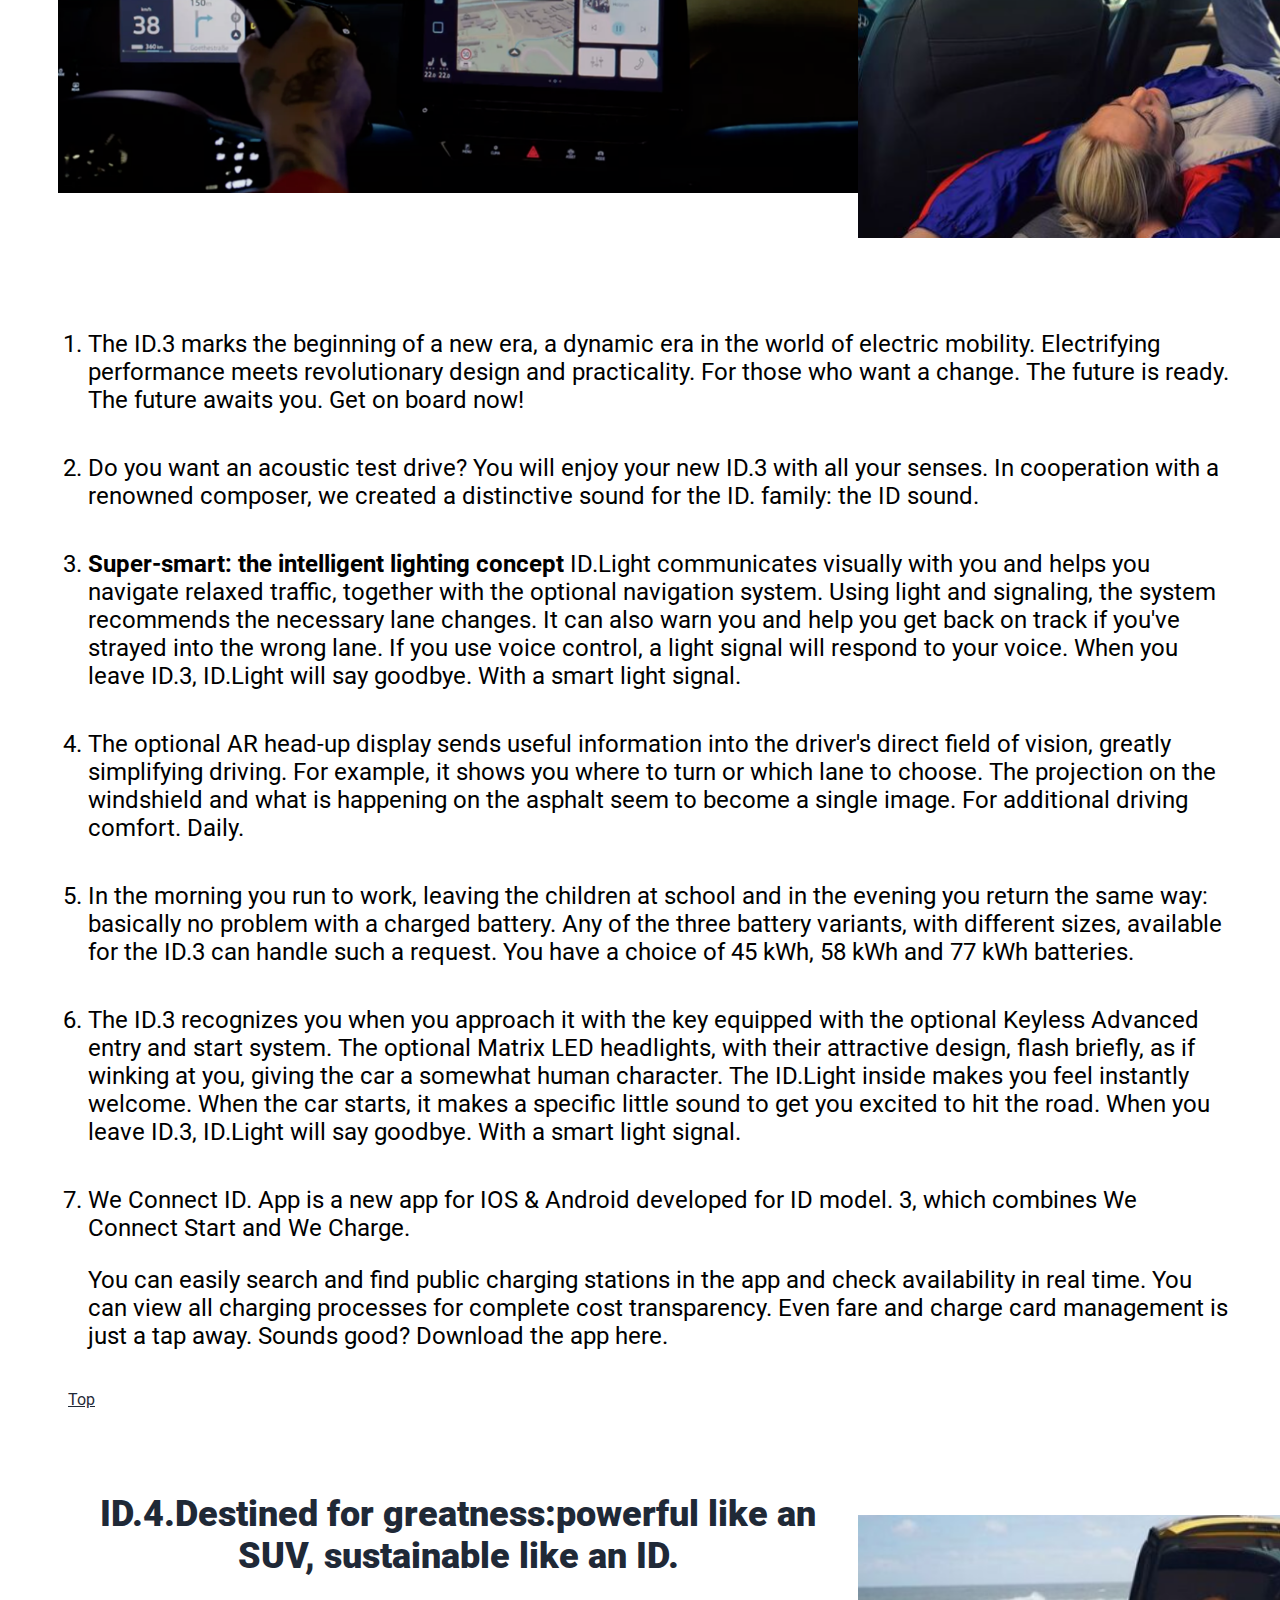
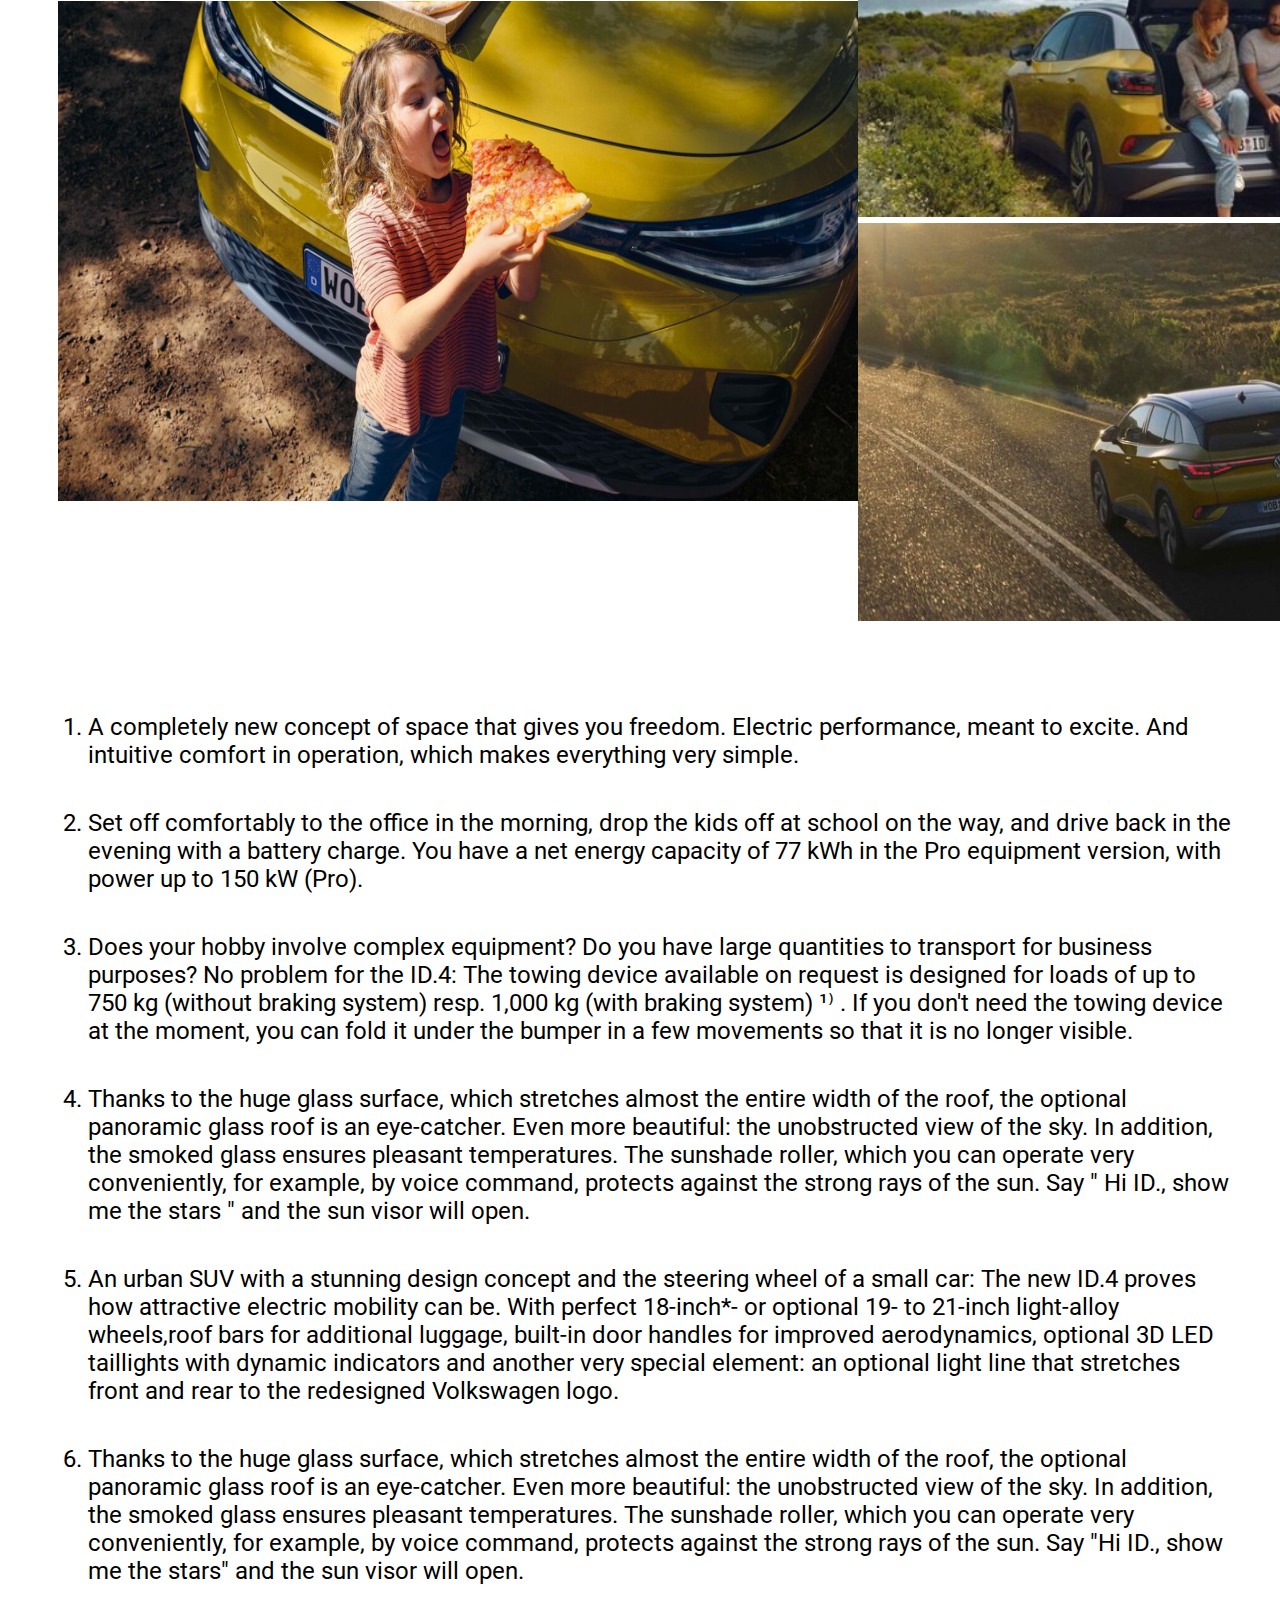
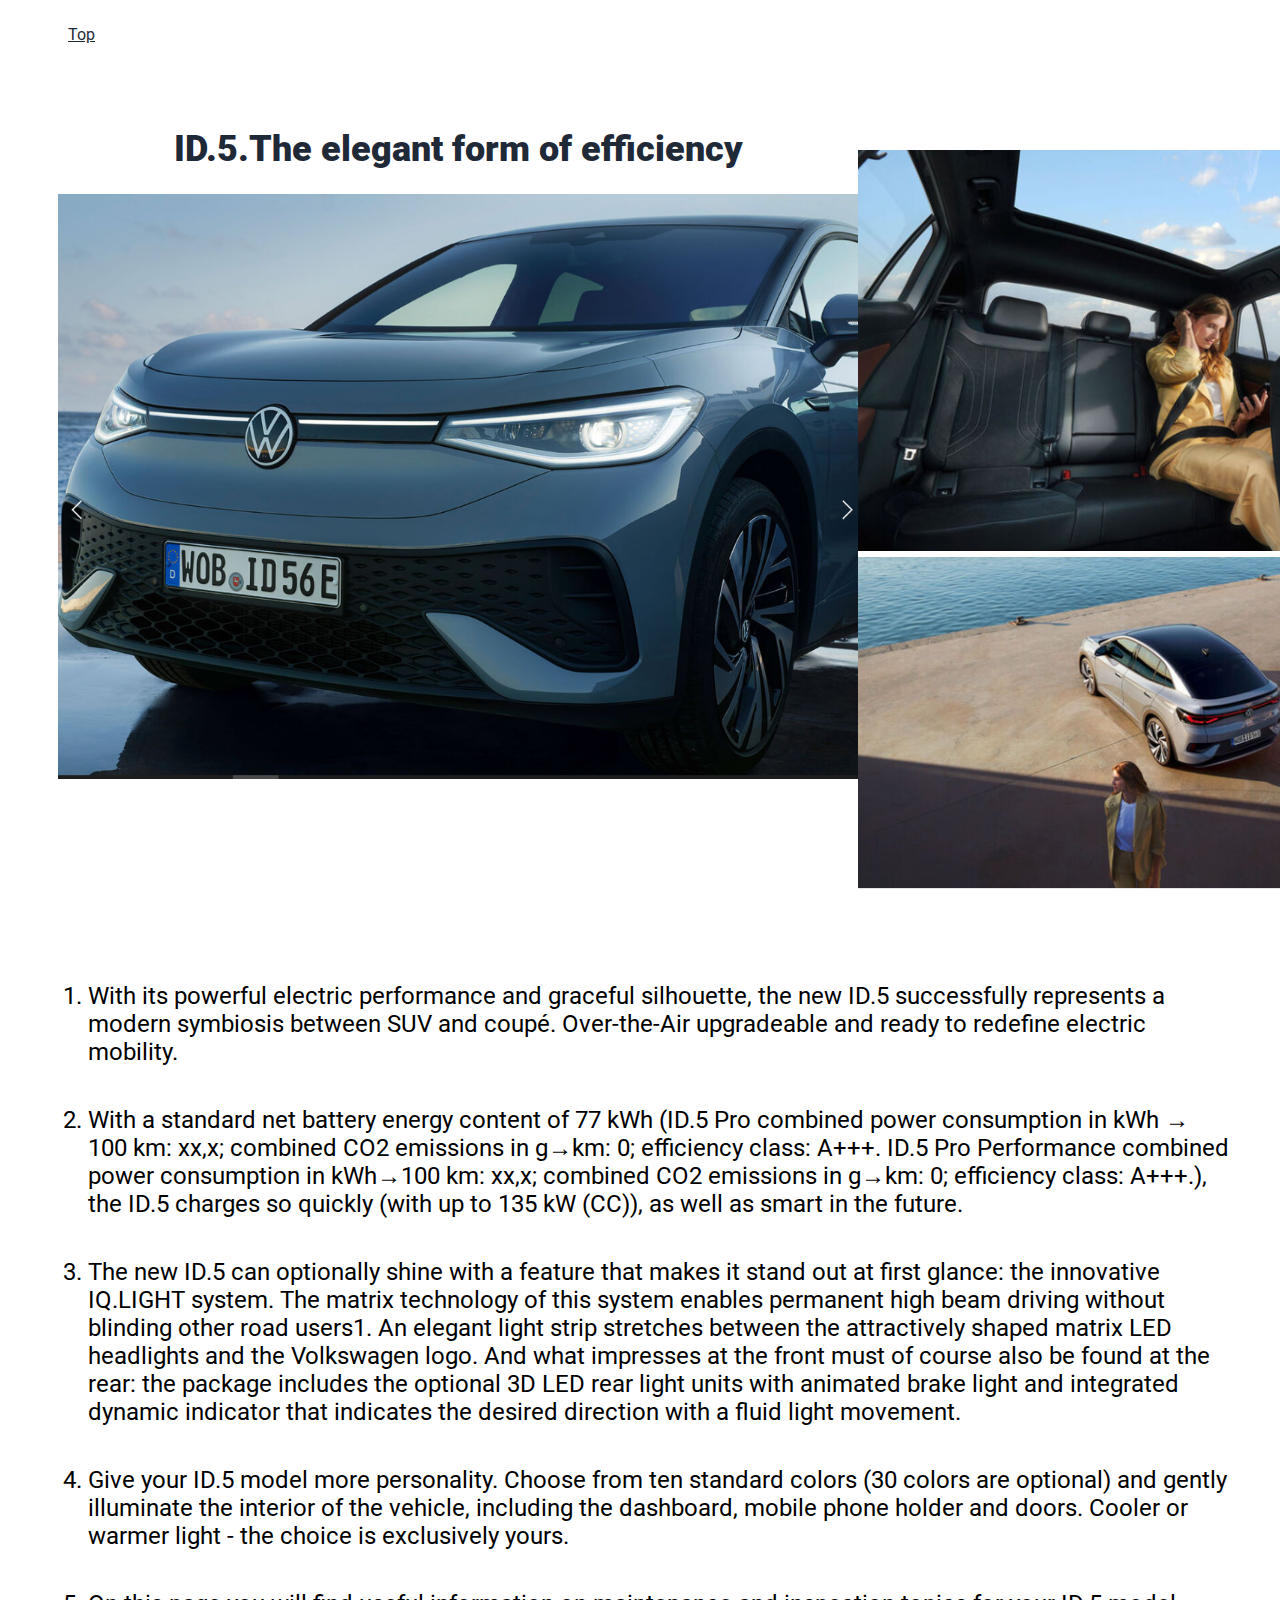
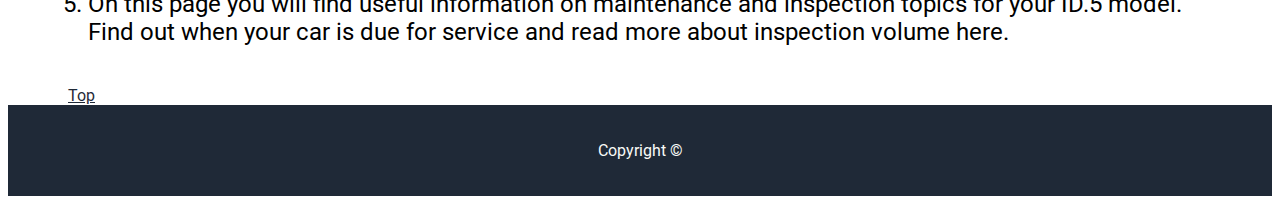
==== commit 39ef9554: "Updated Commit" ====
--- a/pages/vw-electric-vehicles.html
+++ b/pages/vw-electric-vehicles.html
@@ -279,4 +279,4 @@
     </footer>
 </body>
 
-</html>
+</html>--- a/style.css
+++ b/style.css
@@ -99,7 +99,6 @@
   padding: 100px;
 }
 .header-text {
-  margin-left: 40px;
   padding-right: 10px;
 }
 .main-text {
@@ -159,13 +158,14 @@
 .quote {
   background-color: #e5e7eb;
   color: #1f2937;
-  padding: 100px 250px;
+  padding: 100px 280px;
   margin: 0px;
 }
 blockquote {
   font-size: 36px;
   font-weight: 300;
   font-style: italic;
+  margin: 0px;
 }
 .quote-author {
   text-align: right;
@@ -175,10 +175,10 @@
   margin-right: 40px;
 }
 .action {
-  margin: 80px 200px;
+  margin: 100px 150px;
   background-color: #3882f6;
   color: #f9faf8;
-  padding: 30px 140px;
+  padding: 30px 130px;
   border-radius: 5px;
   display: flex;
   align-items: center;
